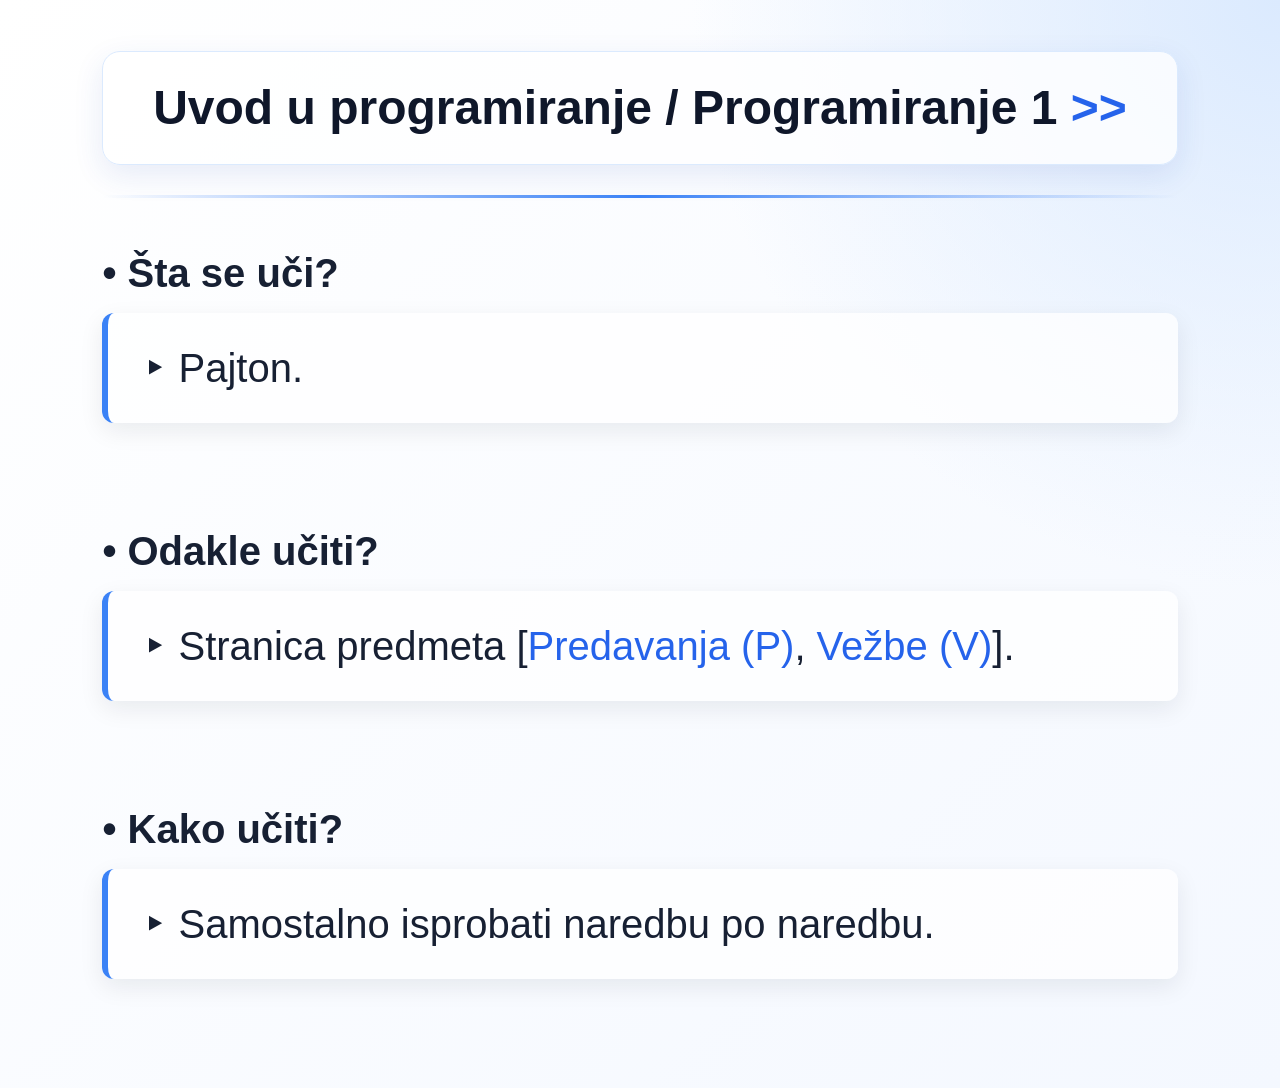
==== docs/index.html @ dfeb2a74 "Add files via upload" ====
<!DOCTYPE html>
<html>
	<head>
		<title>Prezentacija</title>
		<link rel="stylesheet" href="Stilovi/stil.css">
	</head>
	<script>
		document.addEventListener("keydown", function(event) {			
			if (event.key === "ArrowRight") {
    			window.location.href = "strana2.html";
			}
		});
	</script>
	<body>
		<p style="text-align: center; font-weight: bold; font-size: 300%;">
			Uvod u programiranje / Programiranje 1
			<a href="strana2.html">
			>>
			</a>
		</p>
		<hr>

		<p style="text-align: justify; font-weight: bold; font-size: 250%;">
			• Šta se uči?
		</p>
		<p style="text-align: justify; font-weight: normal; font-size: 250%;">
			‣ Pajton.
		</p>
		<br>

		<p style="text-align: justify; font-weight: bold; font-size: 250%;">
			• Odakle učiti?
		</p>
		<p style="text-align: justify; font-weight: normal; font-size: 250%;">
			‣ Stranica predmeta [<a href="https://drive.google.com/drive/folders/1xIIaWS7kyBOyCZU5nDbT1P8OQLsP4gpv">Predavanja (P)</a>, <a href="">Vežbe (V)</a>].
		</p>
		<br>

		<p style="text-align: justify; font-weight: bold; font-size: 250%;">
			• Kako učiti?
		</p>
		<p style="text-align: justify; font-weight: normal; font-size: 250%;">
			‣ Samostalno isprobati naredbu po naredbu.
		</p>
		<br>
	</body>
</html>
---- docs/Stilovi/stil.css ----
* {
	box-sizing: border-box;
}

body {
	margin: 0;
	padding: 4% 8%;
	min-height: 100vh;
	font-family: Arial, sans-serif;
	color: #172033;
	background:
		radial-gradient(circle at top right, #dbeafe 0, transparent 35%),
		linear-gradient(135deg, #ffffff, #f4f8ff);
}

p {
	line-height: 1.5;
}

body > p:first-of-type {
	margin: 0;
	padding: 20px;
	color: #0f172a;
	background: rgba(255, 255, 255, 0.8);
	border: 1px solid #dbeafe;
	border-radius: 18px;
	box-shadow: 0 10px 30px rgba(30, 64, 175, 0.10);
}

a {
	color: #2563eb;
	text-decoration: none;
	transition: 0.2s;
}

a:hover {
	color: #1d4ed8;
	transform: scale(1.15);
}

hr {
	margin: 30px 0 45px;
	border: 0;
	height: 3px;
	border-radius: 3px;
	background: linear-gradient(to right, transparent, #3b82f6, transparent);
}

body > p:nth-of-type(2n) {
	color: #172033;
	margin-bottom: 10px;
}

body > p:nth-of-type(2n+1):not(:first-of-type) {
	margin-top: 0;
	padding: 25px 35px;
	background: rgba(255, 255, 255, 0.75);
	border-left: 6px solid #3b82f6;
	border-radius: 12px;
	box-shadow: 0 8px 25px rgba(15, 23, 42, 0.08);
}

img {
	display: block;
	width: 100% !important;
	height: auto !important;
	margin: 0 auto;
}

img[src="Slike/python.png"] {
	width: 15% !important;
	height: 15% !important;
}
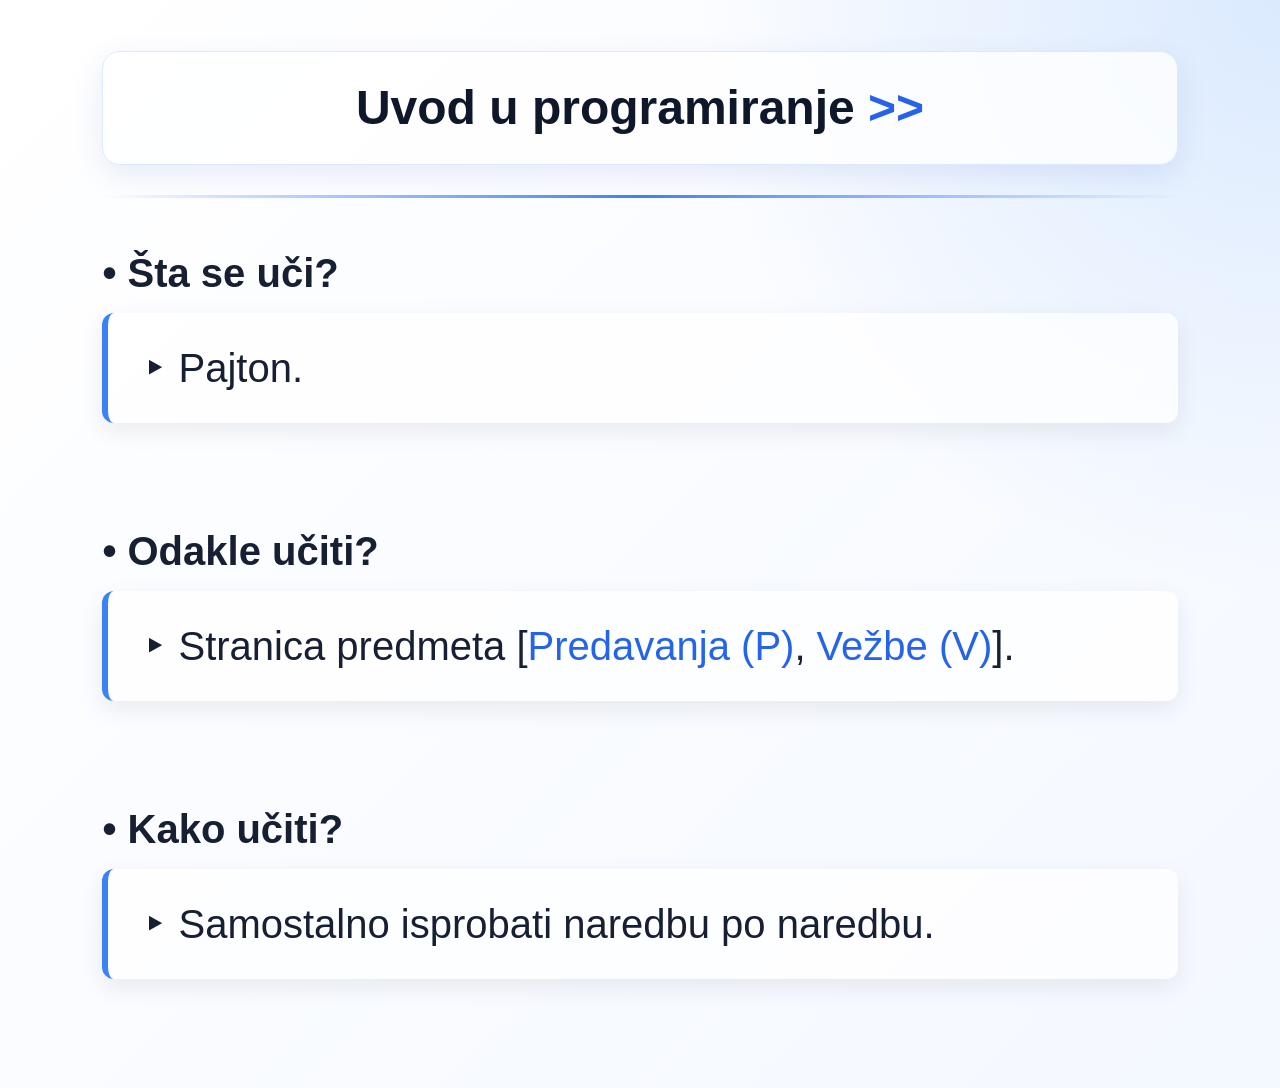
==== commit bc3d4600: "Update title in index.html to 'Uvod u programiranje'" ====
--- a/docs/index.html
+++ b/docs/index.html
@@ -13,7 +13,7 @@
 	</script>
 	<body>
 		<p style="text-align: center; font-weight: bold; font-size: 300%;">
-			Uvod u programiranje / Programiranje 1
+			Uvod u programiranje
 			<a href="strana2.html">
 			>>
 			</a>
@@ -44,4 +44,4 @@
 		</p>
 		<br>
 	</body>
-</html>+</html>
